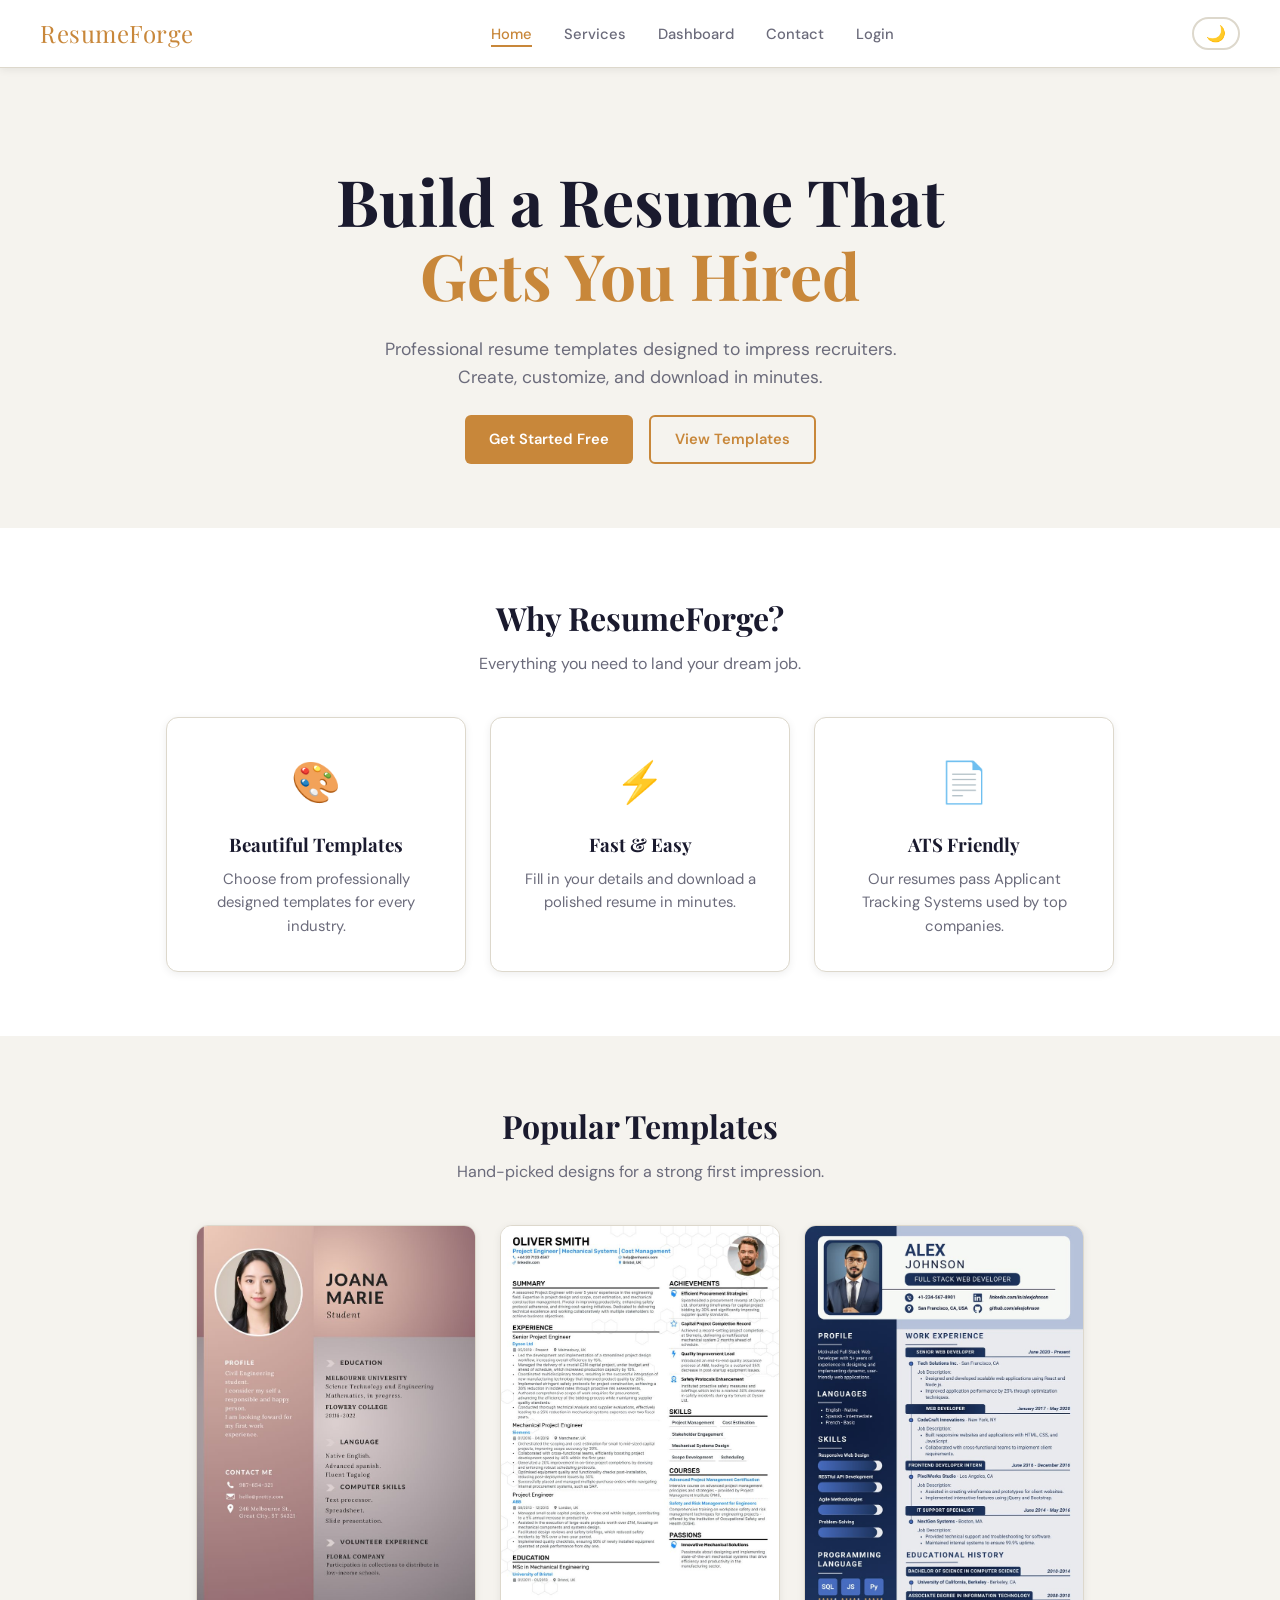
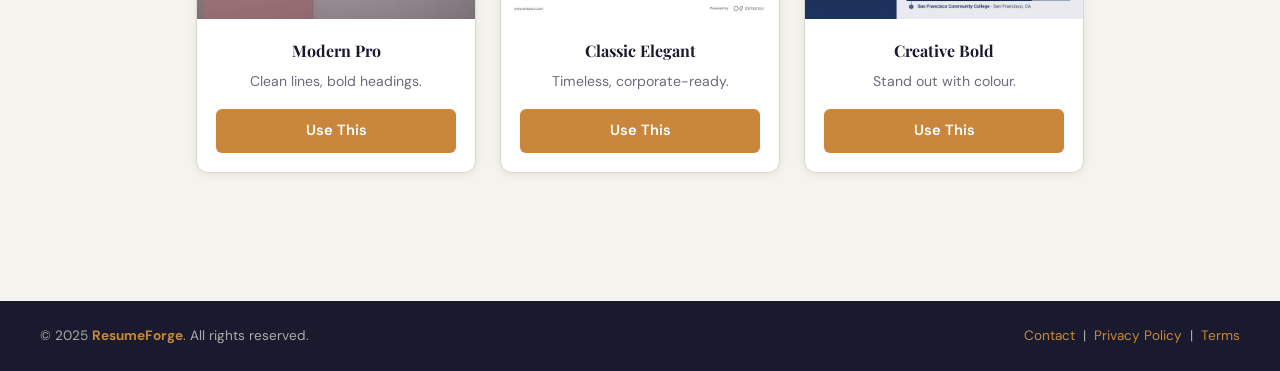
==== Resume Builder F/index.html @ 127d38da "Add files via upload" ====
<!DOCTYPE html>
<html lang="en">
<head>
  <meta charset="UTF-8" />
  <meta name="viewport" content="width=device-width, initial-scale=1.0" />
  <title>ResumeForge — Build Your Career</title>
  <link rel="stylesheet" href="cssFile/globalStyles.css" />
</head>
<body>

  <!-- NAVBAR -->
  <nav class="navbar">
    <span class="nav-logo">ResumeForge</span>
    <ul class="nav-links">
      <li><a href="index.html" class="active">Home</a></li>
      <li><a href="pages/services.html">Services</a></li>
      <li><a href="pages/dashboard.html">Dashboard</a></li>
      <li><a href="pages/contact.html">Contact</a></li>
      <li><a href="pages/login.html">Login</a></li>
    </ul>
    <button class="dark-toggle" id="darkToggle">🌙</button>
  </nav>

  <!-- HERO -->
  <section class="hero">
    <h1>Build a Resume That<br><span>Gets You Hired</span></h1>
    <p>Professional resume templates designed to impress recruiters. Create, customize, and download in minutes.</p>
    <div class="hero-btns">
      <a href="pages/signup.html" class="btn btn-primary">Get Started Free</a>
      <a href="pages/services.html" class="btn btn-outline">View Templates</a>
    </div>
  </section>

  <!-- FEATURES -->
  <section style="background: var(--clr-surface); padding: 4rem 2.5rem;">
    <div style="text-align:center; margin-bottom:2.5rem;">
      <h2 class="section-title">Why ResumeForge?</h2>
      <p class="section-sub">Everything you need to land your dream job.</p>
    </div>
    <div class="card-grid">
      <div class="card" style="max-width:300px; text-align:center;">
        <div style="font-size:2.5rem; margin-bottom:1rem;">🎨</div>
        <h3 style="font-family:var(--font-display); margin-bottom:0.5rem;">Beautiful Templates</h3>
        <p style="color:var(--clr-muted); font-size:0.93rem;">Choose from professionally designed templates for every industry.</p>
      </div>
      <div class="card" style="max-width:300px; text-align:center;">
        <div style="font-size:2.5rem; margin-bottom:1rem;">⚡</div>
        <h3 style="font-family:var(--font-display); margin-bottom:0.5rem;">Fast & Easy</h3>
        <p style="color:var(--clr-muted); font-size:0.93rem;">Fill in your details and download a polished resume in minutes.</p>
      </div>
      <div class="card" style="max-width:300px; text-align:center;">
        <div style="font-size:2.5rem; margin-bottom:1rem;">📄</div>
        <h3 style="font-family:var(--font-display); margin-bottom:0.5rem;">ATS Friendly</h3>
        <p style="color:var(--clr-muted); font-size:0.93rem;">Our resumes pass Applicant Tracking Systems used by top companies.</p>
      </div>
    </div>
  </section>

  <!-- TEMPLATES PREVIEW -->
  <section style="padding:4rem 2.5rem; text-align:center;">
    <h2 class="section-title">Popular Templates</h2>
    <p class="section-sub">Hand-picked designs for a strong first impression.</p>
    <div class="card-grid">
      <div class="card" style="max-width:280px; padding:0; overflow:hidden;">
        <img src="sources/image1.jpg" alt="Modern Template" />
        <div style="padding:1.2rem;">
          <h4 style="font-family:var(--font-display);">Modern Pro</h4>
          <p style="color:var(--clr-muted); font-size:0.88rem; margin:0.4rem 0 1rem;">Clean lines, bold headings.</p>
          <a href="pages/services.html" class="btn btn-primary" style="width:100%;">Use This</a>
        </div>
      </div>
      <div class="card" style="max-width:280px; padding:0; overflow:hidden;">
        <img src="sources/image2.jpg" alt="Classic Template" />
        <div style="padding:1.2rem;">
          <h4 style="font-family:var(--font-display);">Classic Elegant</h4>
          <p style="color:var(--clr-muted); font-size:0.88rem; margin:0.4rem 0 1rem;">Timeless, corporate-ready.</p>
          <a href="pages/services.html" class="btn btn-primary" style="width:100%;">Use This</a>
        </div>
      </div>
      <div class="card" style="max-width:280px; padding:0; overflow:hidden;">
        <img src="sources/template1.jpg" alt="Creative Template"  />
        <div style="padding:1.2rem;">
          <h4 style="font-family:var(--font-display);">Creative Bold</h4>
          <p style="color:var(--clr-muted); font-size:0.88rem; margin:0.4rem 0 1rem;">Stand out with colour.</p>
          <a href="pages/services.html" class="btn btn-primary" style="width:100%;">Use This</a>
        </div>
      </div>
    </div>
  </section>

  <!-- FOOTER -->
  <footer class="footer">
    <span>© 2025 <strong style="color:var(--clr-accent);">ResumeForge</strong>. All rights reserved.</span>
    <span>
      <a href="pages/contact.html">Contact</a> &nbsp;|&nbsp;
      <a href="#">Privacy Policy</a> &nbsp;|&nbsp;
      <a href="#">Terms</a>
    </span>
  </footer>

  <script src="jsFile/jsFunctions.js"></script>
</body>
</html>
---- Resume Builder F/cssFile/globalStyles.css ----
@import url('https://fonts.googleapis.com/css2?family=Playfair+Display:wght@600;700&family=DM+Sans:wght@300;400;500;600&display=swap');

/* ── ROOT VARIABLES ─────────────────────────── */
:root {
  --clr-bg:        #f5f3ee;
  --clr-surface:   #ffffff;
  --clr-primary:   #1a1a2e;
  --clr-accent:    #c8873a;
  --clr-accent2:   #e8a85a;
  --clr-text:      #1a1a2e;
  --clr-muted:     #6b6b7b;
  --clr-border:    #ddd8cc;
  --clr-row-alt:   #f9f7f3;
  --clr-row-hover: #fff3e0;

  --radius-sm: 6px;
  --radius-md: 12px;
  --radius-lg: 20px;

  --shadow-sm: 0 2px 8px rgba(0,0,0,0.07);
  --shadow-md: 0 6px 24px rgba(0,0,0,0.10);
  --shadow-lg: 0 16px 48px rgba(0,0,0,0.14);

  --font-display: 'Playfair Display', Georgia, serif;
  --font-body:    'DM Sans', sans-serif;
  --transition:   0.25s ease;
  --nav-h:        68px;
}

/* ── DARK MODE ──────────────────────────────── */
body.dark {
  --clr-bg:        #12121c;
  --clr-surface:   #1e1e2e;
  --clr-primary:   #f5f3ee;
  --clr-text:      #e8e6df;
  --clr-muted:     #9999aa;
  --clr-border:    #2e2e40;
  --clr-row-alt:   #1a1a28;
  --clr-row-hover: #2a1f10;
}

/* ── RESET ──────────────────────────────────── */
*, *::before, *::after { box-sizing: border-box; margin: 0; padding: 0; }
html { scroll-behavior: smooth; }
body {
  font-family: var(--font-body);
  background: var(--clr-bg);
  color: var(--clr-text);
  transition: background var(--transition), color var(--transition);
  line-height: 1.6;
}
a { text-decoration: none; color: inherit; }
ul { list-style: none; }
img { max-width: 100%; display: block; }

/* ── NAVBAR ─────────────────────────────────── */
.navbar {
  display: flex;
  align-items: center;
  justify-content: space-between;
  height: var(--nav-h);
  padding: 0 2.5rem;
  background: var(--clr-surface);
  border-bottom: 1px solid var(--clr-border);
  position: sticky;
  top: 0;
  z-index: 100;
  box-shadow: var(--shadow-sm);
}
.nav-logo {
  font-family: var(--font-display);
  font-size: 1.5rem;
  color: var(--clr-accent);
  letter-spacing: 0.5px;
}
.nav-links {
  display: flex;
  align-items: center;
  gap: 2rem;
}
.nav-links a {
  font-size: 0.92rem;
  font-weight: 500;
  color: var(--clr-muted);
  transition: color var(--transition);
  position: relative;
}
.nav-links a::after {
  content: '';
  position: absolute;
  bottom: -3px; left: 0;
  width: 0; height: 2px;
  background: var(--clr-accent);
  transition: width var(--transition);
}
.nav-links a:hover,
.nav-links a.active { color: var(--clr-accent); }
.nav-links a:hover::after,
.nav-links a.active::after { width: 100%; }

/* ── DARK TOGGLE ────────────────────────────── */
.dark-toggle {
  background: none;
  border: 2px solid var(--clr-border);
  border-radius: 50px;
  padding: 0.3rem 0.75rem;
  cursor: pointer;
  font-size: 1rem;
  color: var(--clr-text);
  transition: border-color var(--transition), background var(--transition);
}
.dark-toggle:hover {
  border-color: var(--clr-accent);
  background: var(--clr-accent);
  color: #fff;
}

/* ── BUTTONS ────────────────────────────────── */
.btn {
  display: inline-flex;
  align-items: center;
  justify-content: center;
  gap: 0.4rem;
  padding: 0.65rem 1.5rem;
  border: none;
  border-radius: var(--radius-sm);
  font-family: var(--font-body);
  font-size: 0.92rem;
  font-weight: 600;
  cursor: pointer;
  transition: all var(--transition);
}
.btn-primary { background: var(--clr-accent); color: #fff; }
.btn-primary:hover { background: var(--clr-accent2); transform: translateY(-1px); box-shadow: var(--shadow-md); }
.btn-outline { background: transparent; color: var(--clr-accent); border: 2px solid var(--clr-accent); }
.btn-outline:hover { background: var(--clr-accent); color: #fff; }
.btn-ghost { background: transparent; color: var(--clr-muted); border: 1px solid var(--clr-border); }
.btn-ghost:hover { color: var(--clr-text); border-color: var(--clr-text); }

/* ── CARDS ──────────────────────────────────── */
.card {
  background: var(--clr-surface);
  border: 1px solid var(--clr-border);
  border-radius: var(--radius-md);
  padding: 2rem;
  box-shadow: var(--shadow-sm);
  transition: box-shadow var(--transition), transform var(--transition);
}
.card:hover { box-shadow: var(--shadow-md); transform: translateY(-3px); }
.card-grid { display: flex; flex-wrap: wrap; justify-content: center; gap: 1.5rem; }

/* ── IMAGE FRAME (branded consistent images) ── */
.img-frame {
  background: var(--clr-accent);
  display: flex;
  align-items: center;
  justify-content: center;
  width: 100%;
  height: 200px;
  overflow: hidden;
  position: relative;
}
.img-frame::before {
  content: '';
  position: absolute;
  inset: 0;
  background: linear-gradient(
    to bottom,
    rgba(0,0,0,0) 40%,
    rgba(0,0,0,0.55) 100%
  );
  z-index: 1;
}
.img-frame img {
  width: 100%;
  height: auto;         /* ✅ let image keep real ratio */
  max-height: 320px;    /* ✅ control size */
  object-fit: contain;
  display: block;
  margin: auto;
  background: white;
  border-radius: 8px;
}
.img-frame {
  background: #f5f3ee;
  display: flex;
  align-items: center;
  justify-content: center;
  width: 100%;
  padding: 12px;
  border-radius: 12px 12px 0 0;
}
.img-frame .img-label {
  position: absolute;
  bottom: 0.8rem;
  left: 0;
  right: 0;
  text-align: center;
  z-index: 3;
  font-family: var(--font-display);
  font-size: 1.1rem;
  color: #fff;
  text-shadow: 0 2px 8px rgba(0,0,0,0.5);
  letter-spacing: 0.5px;
}

/* ── FORMS ──────────────────────────────────── */
.form-group {
  display: flex;
  flex-direction: column;
  gap: 0.4rem;
  margin-bottom: 1.2rem;
}
.form-group label {
  font-size: 0.85rem;
  font-weight: 600;
  color: var(--clr-muted);
  letter-spacing: 0.5px;
  text-transform: uppercase;
}
.form-group input,
.form-group textarea,
.form-group select {
  padding: 0.7rem 1rem;
  border: 1.5px solid var(--clr-border);
  border-radius: var(--radius-sm);
  font-family: var(--font-body);
  font-size: 0.95rem;
  background: var(--clr-bg);
  color: var(--clr-text);
  transition: border-color var(--transition), box-shadow var(--transition);
  outline: none;
}
.form-group input:focus,
.form-group textarea:focus,
.form-group select:focus {
  border-color: var(--clr-accent);
  box-shadow: 0 0 0 3px rgba(200,135,58,0.15);
}
.form-group textarea { resize: vertical; min-height: 100px; }

/* ── TABLES ─────────────────────────────────── */
.table-wrap {
  overflow-x: auto;
  border-radius: var(--radius-md);
  border: 1px solid var(--clr-border);
}
table { width: 100%; border-collapse: collapse; font-size: 0.92rem; }
thead { background: var(--clr-primary); color: #fff; }
thead th {
  padding: 0.9rem 1.2rem;
  text-align: left;
  font-weight: 600;
  letter-spacing: 0.4px;
}
tbody tr:nth-child(even) { background: var(--clr-row-alt); }
tbody tr { transition: background var(--transition); }
tbody tr:hover { background: var(--clr-row-hover); }
tbody td {
  padding: 0.8rem 1.2rem;
  border-bottom: 1px solid var(--clr-border);
  color: var(--clr-text);
}

/* ── FOOTER ─────────────────────────────────── */
.footer {
  display: flex;
  flex-wrap: wrap;
  justify-content: space-between;
  align-items: center;
  gap: 1rem;
  padding: 1.5rem 2.5rem;
  background: var(--clr-primary);
  color: #aaa;
  font-size: 0.85rem;
  margin-top: 4rem;
}
body.dark .footer { background: #0d0d18; }
.footer a { color: var(--clr-accent); }
.footer a:hover { text-decoration: underline; }

/* ── HERO SECTION ───────────────────────────── */
.hero {
  display: flex;
  align-items: center;
  justify-content: center;
  flex-direction: column;
  text-align: center;
  padding: 6rem 2rem 4rem;
  gap: 1.5rem;
}
.hero h1 {
  font-family: var(--font-display);
  font-size: clamp(2.4rem, 5vw, 4rem);
  line-height: 1.15;
  color: var(--clr-text);
}
.hero h1 span { color: var(--clr-accent); }
.hero p { font-size: 1.1rem; color: var(--clr-muted); max-width: 540px; }
.hero-btns { display: flex; gap: 1rem; flex-wrap: wrap; justify-content: center; }

/* ── SECTION TITLE ──────────────────────────── */
.section-title {
  font-family: var(--font-display);
  font-size: 2rem;
  color: var(--clr-text);
  margin-bottom: 0.5rem;
}
.section-sub { color: var(--clr-muted); margin-bottom: 2.5rem; font-size: 1rem; }
section { padding: 4rem 2.5rem; }

/* ── AUTH PAGES ─────────────────────────────── */
.auth-wrapper {
  display: flex;
  align-items: center;
  justify-content: center;
  min-height: calc(100vh - var(--nav-h));
  padding: 2rem;
}
.auth-card {
  background: var(--clr-surface);
  border: 1px solid var(--clr-border);
  border-radius: var(--radius-lg);
  padding: 2.8rem 2.5rem;
  width: 100%;
  max-width: 430px;
  box-shadow: var(--shadow-lg);
}
.auth-card h2 {
  font-family: var(--font-display);
  font-size: 1.9rem;
  margin-bottom: 0.4rem;
}
.auth-card p { color: var(--clr-muted); margin-bottom: 2rem; font-size: 0.95rem; }
.auth-link { text-align: center; margin-top: 1.2rem; font-size: 0.9rem; color: var(--clr-muted); }
.auth-link a { color: var(--clr-accent); font-weight: 600; }
.auth-link a:hover { text-decoration: underline; }

/* ── DASHBOARD ──────────────────────────────── */
.dashboard-header {
  display: flex;
  align-items: center;
  justify-content: space-between;
  flex-wrap: wrap;
  gap: 1rem;
  margin-bottom: 2.5rem;
}
.stats-row { display: flex; flex-wrap: wrap; gap: 1.2rem; margin-bottom: 2.5rem; }
.stat-card {
  flex: 1 1 160px;
  background: var(--clr-surface);
  border: 1px solid var(--clr-border);
  border-radius: var(--radius-md);
  padding: 1.4rem 1.5rem;
  display: flex;
  flex-direction: column;
  gap: 0.3rem;
  box-shadow: var(--shadow-sm);
}
.stat-card .stat-num {
  font-family: var(--font-display);
  font-size: 2rem;
  color: var(--clr-accent);
}
.stat-card .stat-label { font-size: 0.85rem; color: var(--clr-muted); }

/* ── BADGE ──────────────────────────────────── */
.badge {
  display: inline-block;
  padding: 0.2rem 0.65rem;
  border-radius: 50px;
  font-size: 0.78rem;
  font-weight: 600;
}
.badge-green { background: #d4f5e2; color: #1a7a46; }
.badge-orange { background: #fde9cc; color: #a05c10; }

/* ── MEDIA QUERIES ──────────────────────────── */
@media (max-width: 768px) {
  .navbar { padding: 0 1.2rem; }
  .nav-links { gap: 1rem; }
  .nav-links a { font-size: 0.82rem; }
  section { padding: 3rem 1.2rem; }
  .footer { flex-direction: column; text-align: center; padding: 1.5rem 1.2rem; }
  .auth-card { padding: 2rem 1.4rem; }
}

@media (max-width: 480px) {
  .hero h1 { font-size: 2rem; }
  .hero p { font-size: 0.95rem; }
  .stats-row { flex-direction: column; }
}
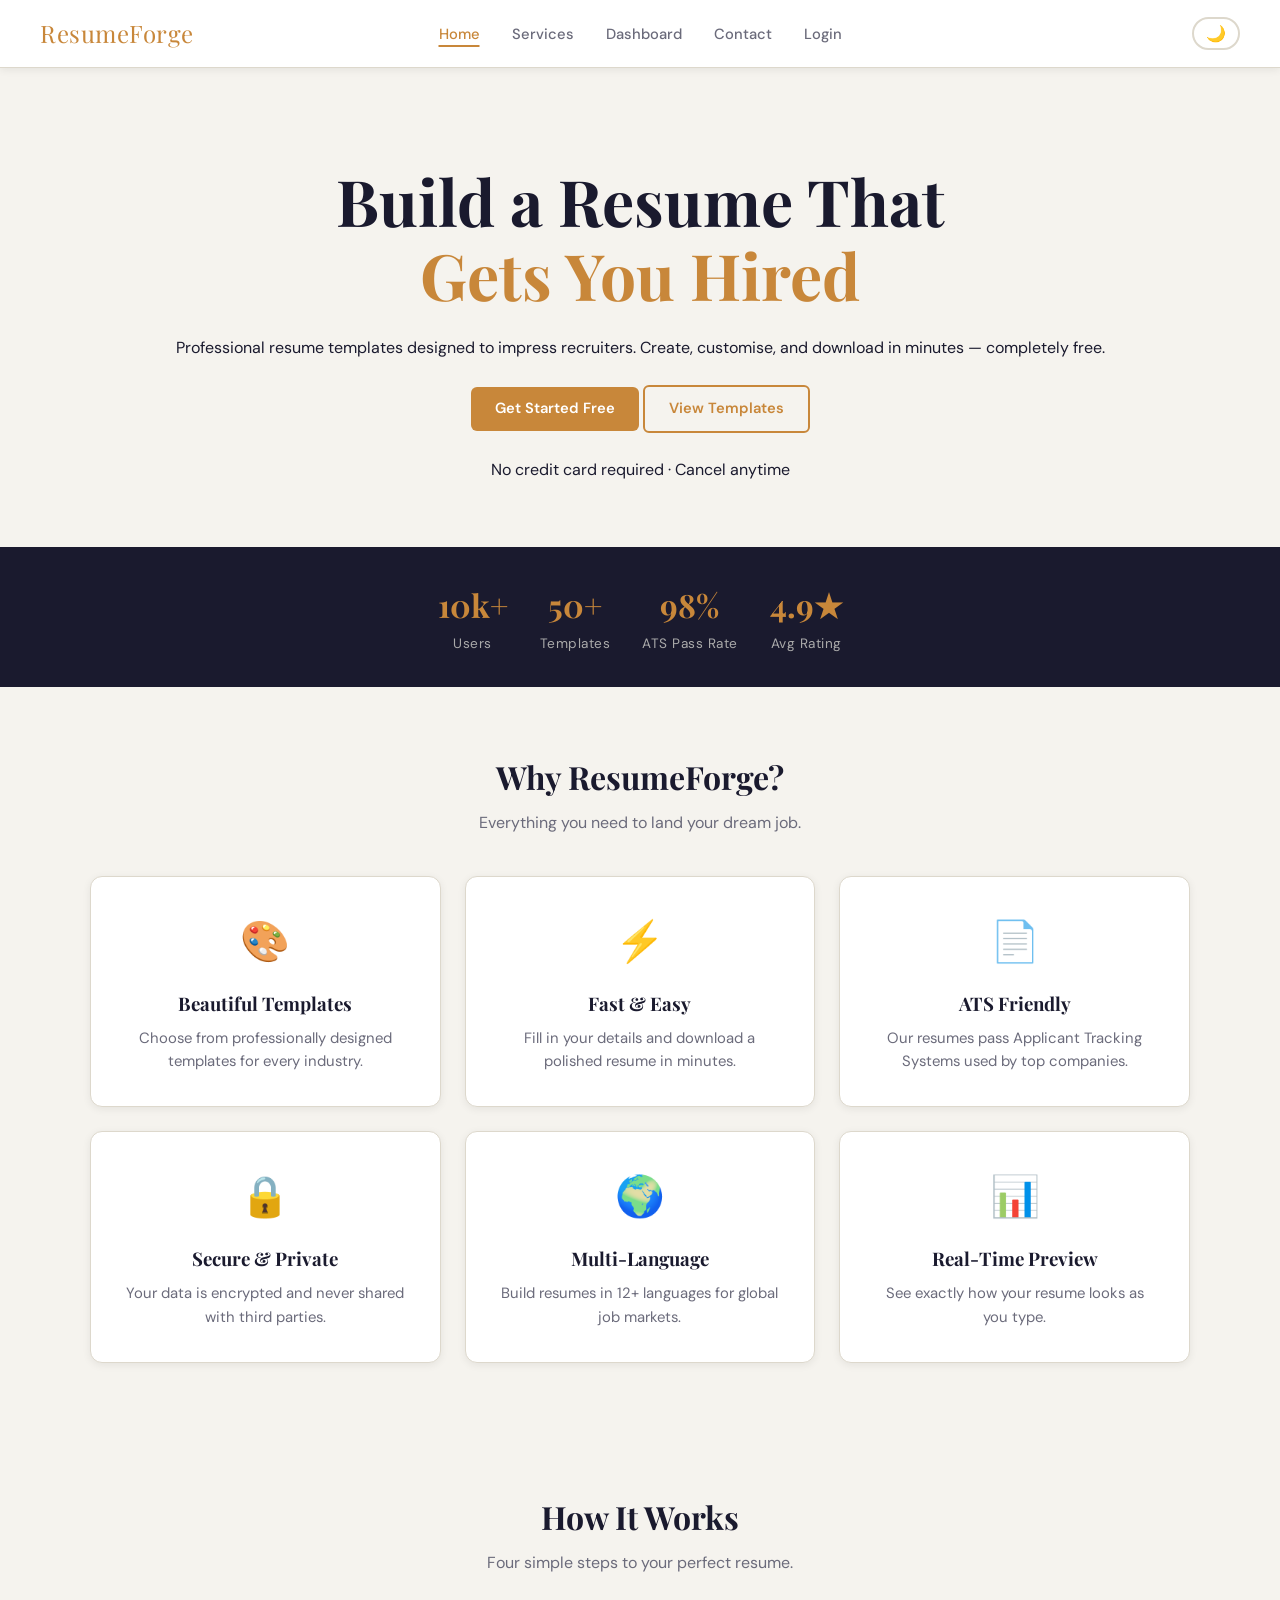
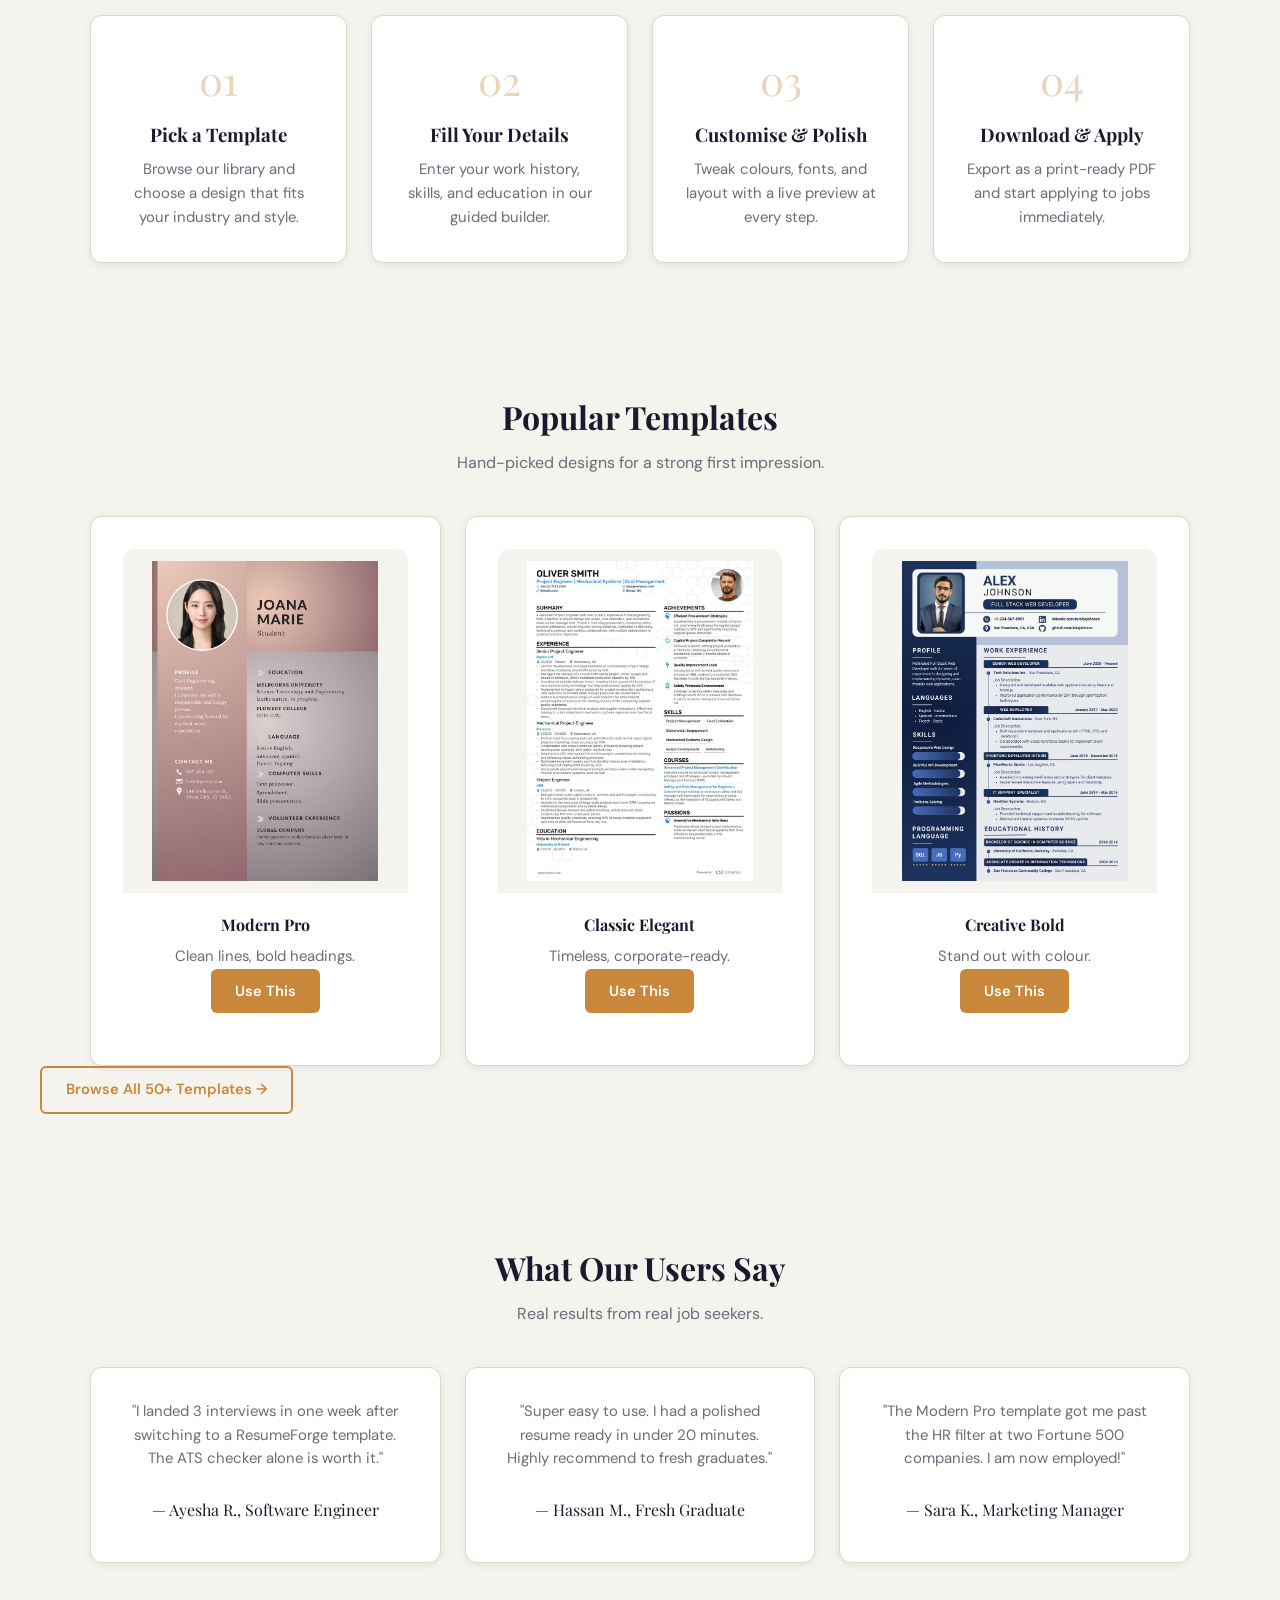
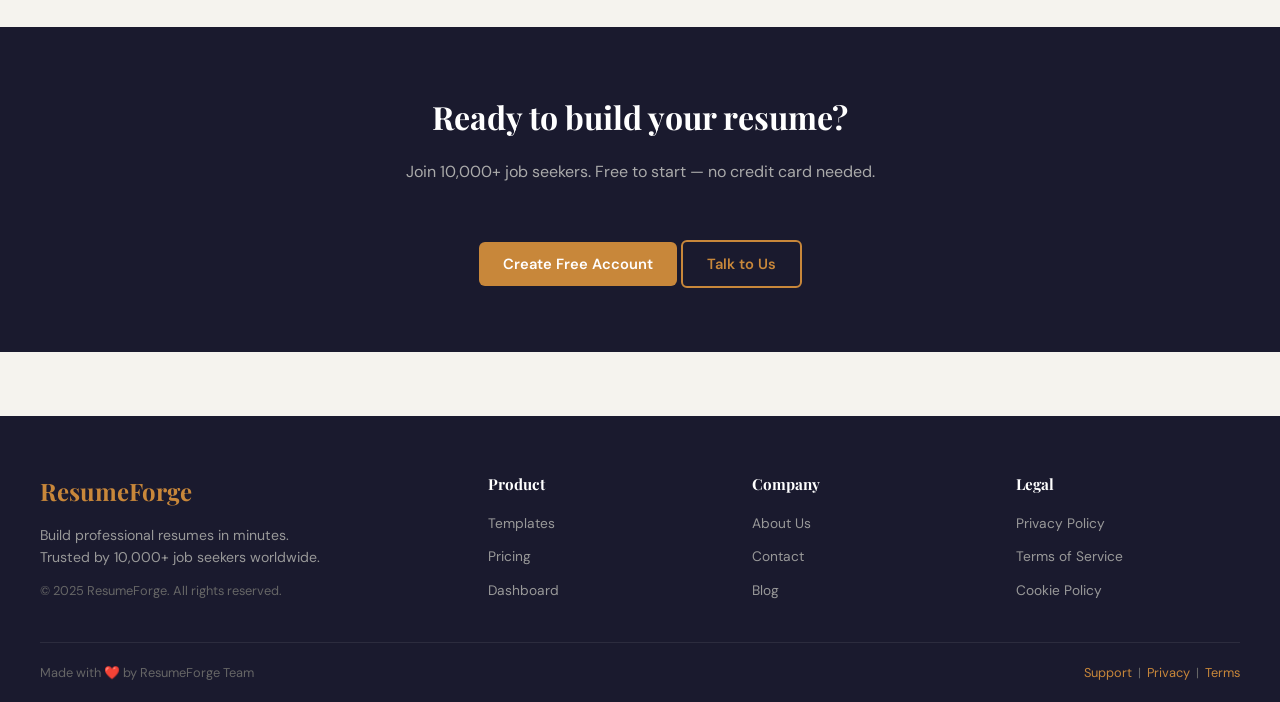
==== commit f6dbd82e: "Update Dashboard Increase Content Reduce Css Categories" ====
--- a/Resume Builder F/index.html
+++ b/Resume Builder F/index.html
@@ -11,93 +11,237 @@
   <!-- NAVBAR -->
   <nav class="navbar">
     <span class="nav-logo">ResumeForge</span>
-    <ul class="nav-links">
+    <ul class="nav-links" id="navLinks">
       <li><a href="index.html" class="active">Home</a></li>
       <li><a href="pages/services.html">Services</a></li>
       <li><a href="pages/dashboard.html">Dashboard</a></li>
       <li><a href="pages/contact.html">Contact</a></li>
       <li><a href="pages/login.html">Login</a></li>
     </ul>
-    <button class="dark-toggle" id="darkToggle">🌙</button>
+    <div class="nav-right">
+      <button class="dark-toggle" id="darkToggle">🌙</button>
+      <button class="nav-burger" id="navBurger">☰</button>
+    </div>
   </nav>
 
   <!-- HERO -->
   <section class="hero">
     <h1>Build a Resume That<br><span>Gets You Hired</span></h1>
-    <p>Professional resume templates designed to impress recruiters. Create, customize, and download in minutes.</p>
+    <p>Professional resume templates designed to impress recruiters. Create, customise, and download in minutes — completely free.</p>
     <div class="hero-btns">
       <a href="pages/signup.html" class="btn btn-primary">Get Started Free</a>
       <a href="pages/services.html" class="btn btn-outline">View Templates</a>
     </div>
-  </section>
+    <p class="hero-note">No credit card required · Cancel anytime</p>
+  </section>
+
+  <!-- STATS BAR -->
+  <div class="stats-bar">
+    <div class="stat-pill">
+      <h2>10k+</h2>
+      <p>Users</p>
+    </div>
+    <div class="stat-pill">
+      <h2>50+</h2>
+      <p>Templates</p>
+    </div>
+    <div class="stat-pill">
+      <h2>98%</h2>
+      <p>ATS Pass Rate</p>
+    </div>
+    <div class="stat-pill">
+      <h2>4.9★</h2>
+      <p>Avg Rating</p>
+    </div>
+  </div>
 
   <!-- FEATURES -->
-  <section style="background: var(--clr-surface); padding: 4rem 2.5rem;">
-    <div style="text-align:center; margin-bottom:2.5rem;">
+  <section class="features-section">
+    <div class="section-header">
       <h2 class="section-title">Why ResumeForge?</h2>
       <p class="section-sub">Everything you need to land your dream job.</p>
     </div>
     <div class="card-grid">
-      <div class="card" style="max-width:300px; text-align:center;">
-        <div style="font-size:2.5rem; margin-bottom:1rem;">🎨</div>
-        <h3 style="font-family:var(--font-display); margin-bottom:0.5rem;">Beautiful Templates</h3>
-        <p style="color:var(--clr-muted); font-size:0.93rem;">Choose from professionally designed templates for every industry.</p>
-      </div>
-      <div class="card" style="max-width:300px; text-align:center;">
-        <div style="font-size:2.5rem; margin-bottom:1rem;">⚡</div>
-        <h3 style="font-family:var(--font-display); margin-bottom:0.5rem;">Fast & Easy</h3>
-        <p style="color:var(--clr-muted); font-size:0.93rem;">Fill in your details and download a polished resume in minutes.</p>
-      </div>
-      <div class="card" style="max-width:300px; text-align:center;">
-        <div style="font-size:2.5rem; margin-bottom:1rem;">📄</div>
-        <h3 style="font-family:var(--font-display); margin-bottom:0.5rem;">ATS Friendly</h3>
-        <p style="color:var(--clr-muted); font-size:0.93rem;">Our resumes pass Applicant Tracking Systems used by top companies.</p>
+      <div class="card">
+        <div class="feature-icon">🎨</div>
+        <h3 class="card-heading">Beautiful Templates</h3>
+        <p class="card-text">Choose from professionally designed templates for every industry.</p>
+      </div>
+      <div class="card">
+        <div class="feature-icon">⚡</div>
+        <h3 class="card-heading">Fast & Easy</h3>
+        <p class="card-text">Fill in your details and download a polished resume in minutes.</p>
+      </div>
+      <div class="card">
+        <div class="feature-icon">📄</div>
+        <h3 class="card-heading">ATS Friendly</h3>
+        <p class="card-text">Our resumes pass Applicant Tracking Systems used by top companies.</p>
+      </div>
+      <div class="card">
+        <div class="feature-icon">🔒</div>
+        <h3 class="card-heading">Secure & Private</h3>
+        <p class="card-text">Your data is encrypted and never shared with third parties.</p>
+      </div>
+      <div class="card">
+        <div class="feature-icon">🌍</div>
+        <h3 class="card-heading">Multi-Language</h3>
+        <p class="card-text">Build resumes in 12+ languages for global job markets.</p>
+      </div>
+      <div class="card">
+        <div class="feature-icon">📊</div>
+        <h3 class="card-heading">Real-Time Preview</h3>
+        <p class="card-text">See exactly how your resume looks as you type.</p>
+      </div>
+    </div>
+  </section>
+
+  <!-- HOW IT WORKS -->
+  <section class="steps-section">
+    <div class="section-header">
+      <h2 class="section-title">How It Works</h2>
+      <p class="section-sub">Four simple steps to your perfect resume.</p>
+    </div>
+    <div class="steps-grid">
+      <div class="card">
+        <span class="step-num">01</span>
+        <h3 class="card-heading">Pick a Template</h3>
+        <p class="card-text">Browse our library and choose a design that fits your industry and style.</p>
+      </div>
+      <div class="card">
+        <span class="step-num">02</span>
+        <h3 class="card-heading">Fill Your Details</h3>
+        <p class="card-text">Enter your work history, skills, and education in our guided builder.</p>
+      </div>
+      <div class="card">
+        <span class="step-num">03</span>
+        <h3 class="card-heading">Customise & Polish</h3>
+        <p class="card-text">Tweak colours, fonts, and layout with a live preview at every step.</p>
+      </div>
+      <div class="card">
+        <span class="step-num">04</span>
+        <h3 class="card-heading">Download & Apply</h3>
+        <p class="card-text">Export as a print-ready PDF and start applying to jobs immediately.</p>
       </div>
     </div>
   </section>
 
   <!-- TEMPLATES PREVIEW -->
-  <section style="padding:4rem 2.5rem; text-align:center;">
-    <h2 class="section-title">Popular Templates</h2>
-    <p class="section-sub">Hand-picked designs for a strong first impression.</p>
+  <section class="templates-section">
+    <div class="section-header">
+      <h2 class="section-title">Popular Templates</h2>
+      <p class="section-sub">Hand-picked designs for a strong first impression.</p>
+    </div>
     <div class="card-grid">
-      <div class="card" style="max-width:280px; padding:0; overflow:hidden;">
-        <img src="sources/image1.jpg" alt="Modern Template" />
-        <div style="padding:1.2rem;">
-          <h4 style="font-family:var(--font-display);">Modern Pro</h4>
-          <p style="color:var(--clr-muted); font-size:0.88rem; margin:0.4rem 0 1rem;">Clean lines, bold headings.</p>
-          <a href="pages/services.html" class="btn btn-primary" style="width:100%;">Use This</a>
-        </div>
-      </div>
-      <div class="card" style="max-width:280px; padding:0; overflow:hidden;">
-        <img src="sources/image2.jpg" alt="Classic Template" />
-        <div style="padding:1.2rem;">
-          <h4 style="font-family:var(--font-display);">Classic Elegant</h4>
-          <p style="color:var(--clr-muted); font-size:0.88rem; margin:0.4rem 0 1rem;">Timeless, corporate-ready.</p>
-          <a href="pages/services.html" class="btn btn-primary" style="width:100%;">Use This</a>
-        </div>
-      </div>
-      <div class="card" style="max-width:280px; padding:0; overflow:hidden;">
-        <img src="sources/template1.jpg" alt="Creative Template"  />
-        <div style="padding:1.2rem;">
-          <h4 style="font-family:var(--font-display);">Creative Bold</h4>
-          <p style="color:var(--clr-muted); font-size:0.88rem; margin:0.4rem 0 1rem;">Stand out with colour.</p>
-          <a href="pages/services.html" class="btn btn-primary" style="width:100%;">Use This</a>
-        </div>
-      </div>
+      <div class="card">
+        <div class="img-frame">
+          <img src="sources/image1.jpg" alt="Modern Pro" />
+        </div>
+        <div class="card-body">
+          <h4 class="card-heading">Modern Pro</h4>
+          <p class="card-text">Clean lines, bold headings.</p>
+          <a href="pages/services.html" class="btn btn-primary">Use This</a>
+        </div>
+      </div>
+      <div class="card">
+        <div class="img-frame">
+          <img src="sources/image2.jpg" alt="Classic Elegant" />
+        </div>
+        <div class="card-body">
+          <h4 class="card-heading">Classic Elegant</h4>
+          <p class="card-text">Timeless, corporate-ready.</p>
+          <a href="pages/services.html" class="btn btn-primary">Use This</a>
+        </div>
+      </div>
+      <div class="card">
+        <div class="img-frame">
+          <img src="sources/template1.jpg" alt="Creative Bold" />
+        </div>
+        <div class="card-body">
+          <h4 class="card-heading">Creative Bold</h4>
+          <p class="card-text">Stand out with colour.</p>
+          <a href="pages/services.html" class="btn btn-primary">Use This</a>
+        </div>
+      </div>
+    </div>
+    <div class="templates-cta">
+      <a href="pages/services.html" class="btn btn-outline">Browse All 50+ Templates →</a>
+    </div>
+  </section>
+
+  <!-- TESTIMONIALS -->
+  <section class="features-section">
+    <div class="section-header">
+      <h2 class="section-title">What Our Users Say</h2>
+      <p class="section-sub">Real results from real job seekers.</p>
+    </div>
+    <div class="card-grid">
+      <div class="card">
+        <p class="card-text">"I landed 3 interviews in one week after switching to a ResumeForge template. The ATS checker alone is worth it."</p>
+        <br>
+        <p class="card-heading">— Ayesha R., Software Engineer</p>
+      </div>
+      <div class="card">
+        <p class="card-text">"Super easy to use. I had a polished resume ready in under 20 minutes. Highly recommend to fresh graduates."</p>
+        <br>
+        <p class="card-heading">— Hassan M., Fresh Graduate</p>
+      </div>
+      <div class="card">
+        <p class="card-text">"The Modern Pro template got me past the HR filter at two Fortune 500 companies. I am now employed!"</p>
+        <br>
+        <p class="card-heading">— Sara K., Marketing Manager</p>
+      </div>
+    </div>
+  </section>
+
+  <!-- CTA BANNER -->
+  <section class="cta-banner">
+    <h2 class="cta-title">Ready to build your resume?</h2>
+    <p class="section-sub">Join 10,000+ job seekers. Free to start — no credit card needed.</p>
+    <div class="hero-btns">
+      <a href="pages/signup.html" class="btn btn-primary">Create Free Account</a>
+      <a href="pages/contact.html" class="btn btn-outline">Talk to Us</a>
     </div>
   </section>
 
   <!-- FOOTER -->
-  <footer class="footer">
-    <span>© 2025 <strong style="color:var(--clr-accent);">ResumeForge</strong>. All rights reserved.</span>
-    <span>
-      <a href="pages/contact.html">Contact</a> &nbsp;|&nbsp;
-      <a href="#">Privacy Policy</a> &nbsp;|&nbsp;
-      <a href="#">Terms</a>
-    </span>
+  <footer class="footer-full">
+    <div class="footer-grid">
+      <div class="footer-brand-col">
+        <h3>ResumeForge</h3>
+        <p>Build professional resumes in minutes. Trusted by 10,000+ job seekers worldwide.</p>
+        <small>© 2025 ResumeForge. All rights reserved.</small>
+      </div>
+      <div class="footer-link-col">
+        <h4>Product</h4>
+        <ul>
+          <li><a href="pages/services.html">Templates</a></li>
+          <li><a href="pages/services.html">Pricing</a></li>
+          <li><a href="pages/dashboard.html">Dashboard</a></li>
+        </ul>
+      </div>
+      <div class="footer-link-col">
+        <h4>Company</h4>
+        <ul>
+          <li><a href="#">About Us</a></li>
+          <li><a href="pages/contact.html">Contact</a></li>
+          <li><a href="#">Blog</a></li>
+        </ul>
+      </div>
+      <div class="footer-link-col">
+        <h4>Legal</h4>
+        <ul>
+          <li><a href="#">Privacy Policy</a></li>
+          <li><a href="#">Terms of Service</a></li>
+          <li><a href="#">Cookie Policy</a></li>
+        </ul>
+      </div>
+    </div>
+    <div class="footer-bottom">
+      <span>Made with ❤️ by ResumeForge Team</span>
+      <span><a href="pages/contact.html">Support</a> &nbsp;|&nbsp; <a href="#">Privacy</a> &nbsp;|&nbsp; <a href="#">Terms</a></span>
+    </div>
   </footer>
 
   <script src="jsFile/jsFunctions.js"></script>
 </body>
-</html>+</html>
--- a/Resume Builder F/cssFile/globalStyles.css
+++ b/Resume Builder F/cssFile/globalStyles.css
@@ -1,6 +1,6 @@
 @import url('https://fonts.googleapis.com/css2?family=Playfair+Display:wght@600;700&family=DM+Sans:wght@300;400;500;600&display=swap');
 
-/* ── ROOT VARIABLES ─────────────────────────── */
+/* ── ROOT VARIABLES ── */
 :root {
   --clr-bg:        #f5f3ee;
   --clr-surface:   #ffffff;
@@ -12,22 +12,19 @@
   --clr-border:    #ddd8cc;
   --clr-row-alt:   #f9f7f3;
   --clr-row-hover: #fff3e0;
-
   --radius-sm: 6px;
   --radius-md: 12px;
   --radius-lg: 20px;
-
   --shadow-sm: 0 2px 8px rgba(0,0,0,0.07);
   --shadow-md: 0 6px 24px rgba(0,0,0,0.10);
   --shadow-lg: 0 16px 48px rgba(0,0,0,0.14);
-
   --font-display: 'Playfair Display', Georgia, serif;
   --font-body:    'DM Sans', sans-serif;
   --transition:   0.25s ease;
   --nav-h:        68px;
 }
 
-/* ── DARK MODE ──────────────────────────────── */
+/* ── DARK MODE ── */
 body.dark {
   --clr-bg:        #12121c;
   --clr-surface:   #1e1e2e;
@@ -39,7 +36,7 @@
   --clr-row-hover: #2a1f10;
 }
 
-/* ── RESET ──────────────────────────────────── */
+/* ── RESET ── */
 *, *::before, *::after { box-sizing: border-box; margin: 0; padding: 0; }
 html { scroll-behavior: smooth; }
 body {
@@ -53,7 +50,7 @@
 ul { list-style: none; }
 img { max-width: 100%; display: block; }
 
-/* ── NAVBAR ─────────────────────────────────── */
+/* ── NAVBAR ── */
 .navbar {
   display: flex;
   align-items: center;
@@ -77,6 +74,9 @@
   display: flex;
   align-items: center;
   gap: 2rem;
+  position: absolute;
+  left: 50%;
+  transform: translateX(-50%);
 }
 .nav-links a {
   font-size: 0.92rem;
@@ -97,25 +97,35 @@
 .nav-links a.active { color: var(--clr-accent); }
 .nav-links a:hover::after,
 .nav-links a.active::after { width: 100%; }
-
-/* ── DARK TOGGLE ────────────────────────────── */
-.dark-toggle {
-  background: none;
-  border: 2px solid var(--clr-border);
-  border-radius: 50px;
-  padding: 0.3rem 0.75rem;
-  cursor: pointer;
-  font-size: 1rem;
-  color: var(--clr-text);
-  transition: border-color var(--transition), background var(--transition);
-}
-.dark-toggle:hover {
-  border-color: var(--clr-accent);
-  background: var(--clr-accent);
-  color: #fff;
-}
-
-/* ── BUTTONS ────────────────────────────────── */
+.nav-right {
+  display: flex;
+  align-items: center;
+  gap: 0.6rem;
+}
+.nav-burger { display: none; background: none; border: 2px solid var(--clr-border); border-radius: var(--radius-sm); padding: 0.3rem 0.6rem; font-size: 1.1rem; cursor: pointer; color: var(--clr-text); transition: border-color var(--transition); }
+.nav-burger:hover { border-color: var(--clr-accent); color: var(--clr-accent); }
+.dark-toggle { background: none; border: 2px solid var(--clr-border); border-radius: 50px; padding: 0.3rem 0.75rem; cursor: pointer; font-size: 1rem; color: var(--clr-text); transition: border-color var(--transition), background var(--transition); }
+.dark-toggle:hover { border-color: var(--clr-accent); background: var(--clr-accent); color: #fff; }
+
+@media (max-width: 850px) {
+  .nav-burger { display: block; }
+  .nav-links {
+    display: none;
+    position: absolute;
+    top: 100%;
+    left: 0;
+    width: 100%;
+    transform: none;
+    background: var(--clr-surface);
+    flex-direction: column;
+    padding: 1.5rem 0;
+    border-bottom: 1px solid var(--clr-border);
+    box-shadow: var(--shadow-sm);
+  }
+  .nav-links.nav-open { display: flex; }
+}
+
+/* ── BUTTONS ── */
 .btn {
   display: inline-flex;
   align-items: center;
@@ -136,257 +146,195 @@
 .btn-outline:hover { background: var(--clr-accent); color: #fff; }
 .btn-ghost { background: transparent; color: var(--clr-muted); border: 1px solid var(--clr-border); }
 .btn-ghost:hover { color: var(--clr-text); border-color: var(--clr-text); }
-
-/* ── CARDS ──────────────────────────────────── */
-.card {
-  background: var(--clr-surface);
-  border: 1px solid var(--clr-border);
-  border-radius: var(--radius-md);
-  padding: 2rem;
-  box-shadow: var(--shadow-sm);
-  transition: box-shadow var(--transition), transform var(--transition);
-}
+.btn-danger { background: #e74c3c; color: #fff; margin-left: 0.4rem; }
+.btn-danger:hover { background: #c0392b; transform: translateY(-1px); }
+.btn-block { width: 100%; display: block; margin-top: auto; } /* Added for dashboard buttons */
+
+/* ── GRID LAYOUTS ── */
+.card-grid { display: grid; grid-template-columns: repeat(auto-fit, minmax(300px, 1fr)); gap: 1.5rem; max-width: 1100px; margin: 0 auto; }
+.steps-grid { display: grid; grid-template-columns: repeat(auto-fit, minmax(220px, 1fr)); gap: 1.5rem; max-width: 1100px; margin: 0 auto; }
+.faq-grid { display: flex; flex-wrap: wrap; justify-content: center; gap: 1.5rem; max-width: 1100px; margin: 0 auto; }
+.chart-grid { display: flex; flex-wrap: wrap; gap: 1.5rem; justify-content: center; } /* Added for graphs */
+
+/* ── SHARED CARDS ── */
+.card { background: var(--clr-surface); border: 1px solid var(--clr-border); border-radius: var(--radius-md); padding: 2rem; box-shadow: var(--shadow-sm); transition: box-shadow var(--transition), transform var(--transition); text-align: center; }
 .card:hover { box-shadow: var(--shadow-md); transform: translateY(-3px); }
-.card-grid { display: flex; flex-wrap: wrap; justify-content: center; gap: 1.5rem; }
-
-/* ── IMAGE FRAME (branded consistent images) ── */
-.img-frame {
-  background: var(--clr-accent);
-  display: flex;
-  align-items: center;
-  justify-content: center;
-  width: 100%;
-  height: 200px;
-  overflow: hidden;
-  position: relative;
-}
-.img-frame::before {
-  content: '';
-  position: absolute;
-  inset: 0;
-  background: linear-gradient(
-    to bottom,
-    rgba(0,0,0,0) 40%,
-    rgba(0,0,0,0.55) 100%
-  );
-  z-index: 1;
-}
-.img-frame img {
-  width: 100%;
-  height: auto;         /* ✅ let image keep real ratio */
-  max-height: 320px;    /* ✅ control size */
-  object-fit: contain;
-  display: block;
-  margin: auto;
-  background: white;
-  border-radius: 8px;
-}
-.img-frame {
-  background: #f5f3ee;
-  display: flex;
-  align-items: center;
-  justify-content: center;
-  width: 100%;
-  padding: 12px;
-  border-radius: 12px 12px 0 0;
-}
-.img-frame .img-label {
-  position: absolute;
-  bottom: 0.8rem;
-  left: 0;
-  right: 0;
-  text-align: center;
-  z-index: 3;
-  font-family: var(--font-display);
-  font-size: 1.1rem;
-  color: #fff;
-  text-shadow: 0 2px 8px rgba(0,0,0,0.5);
-  letter-spacing: 0.5px;
-}
-
-/* ── FORMS ──────────────────────────────────── */
-.form-group {
-  display: flex;
-  flex-direction: column;
-  gap: 0.4rem;
-  margin-bottom: 1.2rem;
-}
-.form-group label {
-  font-size: 0.85rem;
-  font-weight: 600;
-  color: var(--clr-muted);
-  letter-spacing: 0.5px;
-  text-transform: uppercase;
-}
-.form-group input,
-.form-group textarea,
-.form-group select {
-  padding: 0.7rem 1rem;
-  border: 1.5px solid var(--clr-border);
-  border-radius: var(--radius-sm);
-  font-family: var(--font-body);
-  font-size: 0.95rem;
-  background: var(--clr-bg);
-  color: var(--clr-text);
-  transition: border-color var(--transition), box-shadow var(--transition);
-  outline: none;
-}
-.form-group input:focus,
-.form-group textarea:focus,
-.form-group select:focus {
-  border-color: var(--clr-accent);
-  box-shadow: 0 0 0 3px rgba(200,135,58,0.15);
-}
+.card-body { padding: 1.2rem; }
+.card-heading { font-family: var(--font-display); margin-bottom: 0.5rem; }
+.card-text { color: var(--clr-muted); font-size: 0.93rem; }
+.chart-card { flex: 1 1 400px; text-align: left; } /* Added for graphs */
+
+/* ── IMAGE FRAME ── */
+.img-frame { background: #f5f3ee; display: flex; align-items: center; justify-content: center; width: 100%; padding: 12px; border-radius: 12px 12px 0 0; position: relative; }
+.img-frame img { width: 100%; height: auto; max-height: 320px; object-fit: contain; display: block; margin: auto; border-radius: 8px; }
+
+/* ── BADGE ── */
+.badge { display: inline-block; padding: 0.2rem 0.65rem; border-radius: 50px; font-size: 0.78rem; font-weight: 600; }
+.badge-green  { background: #d4f5e2; color: #1a7a46; }
+.badge-orange { background: #fde9cc; color: #a05c10; }
+.badge-red    { background: #fde8e8; color: #a02020; }
+
+/* ── FORMS ── */
+.form-group { display: flex; flex-direction: column; gap: 0.4rem; margin-bottom: 1.2rem; text-align: left; }
+.form-group label { font-size: 0.85rem; font-weight: 600; color: var(--clr-muted); letter-spacing: 0.5px; text-transform: uppercase; }
+.form-group input, .form-group textarea, .form-group select { padding: 0.7rem 1rem; border: 1.5px solid var(--clr-border); border-radius: var(--radius-sm); font-family: var(--font-body); font-size: 0.95rem; background: var(--clr-bg); color: var(--clr-text); outline: none; }
+.form-group input:focus, .form-group textarea:focus, .form-group select:focus { border-color: var(--clr-accent); box-shadow: 0 0 0 3px rgba(200,135,58,0.15); }
 .form-group textarea { resize: vertical; min-height: 100px; }
-
-/* ── TABLES ─────────────────────────────────── */
-.table-wrap {
-  overflow-x: auto;
-  border-radius: var(--radius-md);
-  border: 1px solid var(--clr-border);
-}
+.form-row { display: flex; gap: 1rem; flex-wrap: wrap; }
+.form-row .form-group { flex: 1 1 200px; }
+
+/* ── TABLES ── */
+.table-wrap { overflow-x: auto; border-radius: var(--radius-md); border: 1px solid var(--clr-border); text-align: left; background: var(--clr-surface); margin-bottom: 2rem;}
 table { width: 100%; border-collapse: collapse; font-size: 0.92rem; }
 thead { background: var(--clr-primary); color: #fff; }
-thead th {
-  padding: 0.9rem 1.2rem;
-  text-align: left;
-  font-weight: 600;
-  letter-spacing: 0.4px;
-}
+thead th { padding: 0.9rem 1.2rem; text-align: left; font-weight: 600; letter-spacing: 0.4px; }
 tbody tr:nth-child(even) { background: var(--clr-row-alt); }
-tbody tr { transition: background var(--transition); }
-tbody tr:hover { background: var(--clr-row-hover); }
-tbody td {
-  padding: 0.8rem 1.2rem;
-  border-bottom: 1px solid var(--clr-border);
-  color: var(--clr-text);
-}
-
-/* ── FOOTER ─────────────────────────────────── */
-.footer {
-  display: flex;
-  flex-wrap: wrap;
-  justify-content: space-between;
-  align-items: center;
-  gap: 1rem;
-  padding: 1.5rem 2.5rem;
-  background: var(--clr-primary);
-  color: #aaa;
-  font-size: 0.85rem;
-  margin-top: 4rem;
-}
-body.dark .footer { background: #0d0d18; }
-.footer a { color: var(--clr-accent); }
-.footer a:hover { text-decoration: underline; }
-
-/* ── HERO SECTION ───────────────────────────── */
-.hero {
-  display: flex;
-  align-items: center;
-  justify-content: center;
-  flex-direction: column;
-  text-align: center;
-  padding: 6rem 2rem 4rem;
-  gap: 1.5rem;
-}
-.hero h1 {
-  font-family: var(--font-display);
-  font-size: clamp(2.4rem, 5vw, 4rem);
-  line-height: 1.15;
-  color: var(--clr-text);
-}
+tbody td { padding: 0.8rem 1.2rem; border-bottom: 1px solid var(--clr-border); color: var(--clr-text); }
+
+/* ── SECTIONS ── */
+section { padding: 4rem 2.5rem; }
+.section-header { text-align: center; margin-bottom: 2.5rem; }
+.section-title { font-family: var(--font-display); font-size: 2rem; color: var(--clr-text); margin-bottom: 0.5rem; }
+.section-sub { color: var(--clr-muted); margin-bottom: 2.5rem; font-size: 1rem; }
+.hero { display: flex; align-items: center; justify-content: center; flex-direction: column; text-align: center; padding: 6rem 2rem 4rem; gap: 1.5rem; }
+.hero h1 { font-family: var(--font-display); font-size: clamp(2.4rem, 5vw, 4rem); line-height: 1.15; color: var(--clr-text); }
 .hero h1 span { color: var(--clr-accent); }
-.hero p { font-size: 1.1rem; color: var(--clr-muted); max-width: 540px; }
-.hero-btns { display: flex; gap: 1rem; flex-wrap: wrap; justify-content: center; }
-
-/* ── SECTION TITLE ──────────────────────────── */
-.section-title {
-  font-family: var(--font-display);
-  font-size: 2rem;
-  color: var(--clr-text);
-  margin-bottom: 0.5rem;
-}
-.section-sub { color: var(--clr-muted); margin-bottom: 2.5rem; font-size: 1rem; }
-section { padding: 4rem 2.5rem; }
-
-/* ── AUTH PAGES ─────────────────────────────── */
-.auth-wrapper {
-  display: flex;
-  align-items: center;
-  justify-content: center;
-  min-height: calc(100vh - var(--nav-h));
-  padding: 2rem;
-}
-.auth-card {
-  background: var(--clr-surface);
-  border: 1px solid var(--clr-border);
-  border-radius: var(--radius-lg);
-  padding: 2.8rem 2.5rem;
-  width: 100%;
-  max-width: 430px;
-  box-shadow: var(--shadow-lg);
-}
-.auth-card h2 {
-  font-family: var(--font-display);
-  font-size: 1.9rem;
-  margin-bottom: 0.4rem;
-}
-.auth-card p { color: var(--clr-muted); margin-bottom: 2rem; font-size: 0.95rem; }
+.page-hero { text-align: center; padding: 4rem 2.5rem 2rem; display: flex; flex-direction: column; align-items: center; gap: 1rem; }
+
+/* ── DASHBOARD ACTIONS ── */
+.dash-header-btns { display: flex; gap: 0.8rem; flex-wrap: wrap; }
+.dash-subheading { font-family: var(--font-display); font-size: 1.4rem; color: var(--clr-text); margin: 2.5rem 0 1.2rem; text-align: left; }
+.stats-row { display: flex; flex-wrap: wrap; gap: 1.2rem; margin-bottom: 2.5rem; justify-content: center; }
+.stat-card { flex: 1 1 140px; background: var(--clr-surface); border: 1px solid var(--clr-border); border-radius: var(--radius-md); padding: 1.4rem 1.5rem; display: flex; flex-direction: column; gap: 0.3rem; box-shadow: var(--shadow-sm); text-align: left; }
+.stat-card h2 { font-family: var(--font-display); font-size: 2rem; color: var(--clr-accent); }
+.stat-card p { font-size: 0.85rem; color: var(--clr-muted); }
+.action-grid { display: flex; flex-wrap: wrap; gap: 1.5rem; justify-content: flex-start; }
+.action-card { flex: 1 1 200px; max-width: 280px; text-align: center; display: flex; flex-direction: column; justify-content: space-between; gap: 0.5rem; cursor: pointer; }
+.action-icon { font-size: 2.4rem; margin-bottom: 0.3rem; }
+.dash-table-head { display: flex; align-items: center; justify-content: space-between; flex-wrap: wrap; gap: 1rem; margin-bottom: 1.5rem; }
+.search-input { padding: 0.6rem 1rem; border: 1.5px solid var(--clr-border); border-radius: var(--radius-sm); font-size: 0.9rem; outline: none; width: 260px; }
+
+/* ── OTHER COMPONENTS ── */
+.stats-bar { display: flex; flex-wrap: wrap; justify-content: center; gap: 2rem; padding: 2rem 2.5rem; background: var(--clr-primary); }
+.stat-pill { display: flex; flex-direction: column; align-items: center; gap: 0.2rem; }
+.stat-pill h2 { font-family: var(--font-display); font-size: 2rem; color: var(--clr-accent); }
+.stat-pill p { font-size: 0.85rem; color: #aaa; letter-spacing: 0.5px; }
+.feature-icon, .service-icon { font-size: 2.5rem; margin-bottom: 1rem; text-align: center; }
+.step-num { font-family: var(--font-display); font-size: 2.5rem; color: var(--clr-accent); opacity: 0.35; display: block; margin-bottom: 0.5rem; text-align: center;}
+.contact-icon { font-size: 2rem; margin-bottom: 0.5rem; text-align: center;}
+.pricing-cards { display: flex; flex-wrap: wrap; justify-content: center; gap: 1.5rem; margin-bottom: 3rem; }
+.pricing-card, .pricing-card-featured { max-width: 300px; flex: 1 1 240px; text-align: center; position: relative; display: flex; flex-direction: column; gap: 0.6rem; padding: 2.5rem; }
+.pricing-card-featured { border-color: var(--clr-accent); box-shadow: 0 0 0 2px var(--clr-accent), var(--shadow-md); }
+.pricing-badge { position: absolute; top: -0.75rem; left: 50%; transform: translateX(-50%); background: var(--clr-accent); color: #fff; font-size: 0.75rem; font-weight: 700; padding: 0.2rem 0.9rem; border-radius: 50px; white-space: nowrap; }
+.pricing-card h3 { font-family: var(--font-display); font-size: 1.4rem; color: var(--clr-text); margin-top: 0.5rem; }
+.pricing-card h2 { font-family: var(--font-display); font-size: 2.2rem; color: var(--clr-accent); }
+.pricing-card small { font-size: 0.9rem; color: var(--clr-muted); font-family: var(--font-body); }
+.cta-banner { background: var(--clr-primary); text-align: center; padding: 4rem 2.5rem; display: flex; flex-direction: column; align-items: center; gap: 1rem; }
+.cta-banner h2 { font-family: var(--font-display); font-size: 2rem; color: #fff; }
+.cta-banner p { color: #aaa; }
+.faq-card { max-width: 340px; flex: 1 1 300px; text-align: left; }
+.faq-card h4 { font-family: var(--font-display); font-size: 1rem; margin-bottom: 0.5rem; color: var(--clr-text); }
+.contact-info-card { text-align: center; padding: 1.6rem; }
+.contact-info-card h4 { font-weight: 700; font-size: 0.85rem; color: var(--clr-text); text-transform: uppercase; letter-spacing: 0.5px; }
+.contact-info-card p { font-size: 0.88rem; color: var(--clr-muted); margin-top: 0.25rem; }
+.contact-body { display: flex; flex-wrap: wrap; gap: 2rem; padding: 2rem 2.5rem 4rem; align-items: flex-start; justify-content: center; }
+.contact-form-card { flex: 1 1 480px; max-width: 620px; text-align: left;}
+.contact-side { flex: 0 1 320px; display: flex; flex-direction: column; gap: 1.2rem; text-align: left; }
+.response-list { display: flex; flex-direction: column; gap: 0.7rem; list-style: none; margin-top: 0.5rem; }
+.response-item { display: flex; align-items: center; gap: 0.75rem; }
+.social-row { display: flex; gap: 1rem; }
+.social-row .btn { flex: 1; font-size: 0.88rem; }
+
+/* ── AUTH PAGES ── */
+.auth-page { display: flex; align-items: stretch; justify-content: center; min-height: calc(100vh - var(--nav-h)); flex-wrap: wrap; }
+.auth-panel { flex: 1 1 400px; max-width: 500px; background: var(--clr-primary); color: #f5f3ee; padding: 3.5rem 3rem; display: flex; flex-direction: column; gap: 1.8rem; justify-content: center; text-align: left; }
+.auth-panel h2 { font-family: var(--font-display); font-size: 1.75rem; line-height: 1.25; color: #fff; }
+.auth-panel p { font-size: 0.97rem; color: #aaa; margin-top: -1rem; }
+.auth-card { flex: 1 1 400px; max-width: 500px; background: var(--clr-surface); padding: 3.5rem 3rem; display: flex; flex-direction: column; justify-content: center; gap: 0.5rem; text-align: left; }
+.auth-card h2 { font-family: var(--font-display); font-size: 1.9rem; color: var(--clr-text); margin-bottom: 0.3rem; }
+.auth-card p { color: var(--clr-muted); font-size: 0.95rem; margin-bottom: 1rem; }
+.forgot-link { font-size: 0.85rem; color: var(--clr-accent); text-align: right; display: block; }
+.forgot-link:hover { text-decoration: underline; }
+.auth-divider { display: flex; align-items: center; gap: 0.75rem; margin: 1.2rem 0; }
+.auth-divider span { flex: 1; height: 1px; background: var(--clr-border); display: block; }
+.auth-divider small { font-size: 0.82rem; color: var(--clr-muted); white-space: nowrap; }
 .auth-link { text-align: center; margin-top: 1.2rem; font-size: 0.9rem; color: var(--clr-muted); }
 .auth-link a { color: var(--clr-accent); font-weight: 600; }
-.auth-link a:hover { text-decoration: underline; }
-
-/* ── DASHBOARD ──────────────────────────────── */
-.dashboard-header {
-  display: flex;
-  align-items: center;
-  justify-content: space-between;
-  flex-wrap: wrap;
-  gap: 1rem;
-  margin-bottom: 2.5rem;
-}
+.perk-list { display: flex; flex-direction: column; gap: 1rem; list-style: none; }
+.perk-item { display: flex; align-items: flex-start; gap: 0.75rem; }
+.perk-icon { font-size: 1.25rem; flex-shrink: 0; margin-top: 0.1rem; }
+.perk-text { font-size: 0.92rem; color: #ccc; line-height: 1.5; }
+.trust-badges { display: flex; flex-wrap: wrap; gap: 0.6rem; margin-top: 0.5rem; }
+.mini-steps { display: flex; flex-direction: column; gap: 1.5rem; margin-top: 0.5rem; }
+.mini-step { display: flex; align-items: flex-start; gap: 1rem; }
+.mini-step h2 { font-family: var(--font-display); font-size: 1.6rem; color: var(--clr-accent); opacity: 0.7; line-height: 1; }
+.mini-step div { display: flex; flex-direction: column; gap: 0.1rem; color: #f5f3ee; font-size: 0.92rem; }
+
+/* ── FOOTER ── */
+.footer-full { background: var(--clr-primary); margin-top: 4rem; padding: 3.5rem 2.5rem 0; text-align: left; }
+body.dark .footer-full { background: #0d0d18; }
+.footer-grid { display: flex; flex-wrap: wrap; gap: 2.5rem; padding-bottom: 2.5rem; border-bottom: 1px solid rgba(255,255,255,0.08); }
+.footer-brand-col { flex: 2 1 220px; display: flex; flex-direction: column; gap: 0.8rem; }
+.footer-brand-col h3 { font-family: var(--font-display); font-size: 1.5rem; color: var(--clr-accent); }
+.footer-brand-col p { font-size: 0.88rem; color: #999; line-height: 1.6; max-width: 280px; }
+.footer-brand-col small { font-size: 0.8rem; color: #666; }
+.footer-link-col { flex: 1 1 130px; display: flex; flex-direction: column; gap: 0.8rem; }
+.footer-link-col h4 { font-family: var(--font-display); font-size: 0.95rem; color: #fff; }
+.footer-link-col ul { display: flex; flex-direction: column; gap: 0.5rem; }
+.footer-link-col a { font-size: 0.86rem; color: #999; transition: color var(--transition); }
+.footer-link-col a:hover { color: var(--clr-accent); }
+.footer-bottom { display: flex; flex-wrap: wrap; justify-content: space-between; align-items: center; gap: 0.8rem; padding: 1.2rem 0; font-size: 0.8rem; color: #666; }
+.footer-bottom a { color: var(--clr-accent); }
+
+/* ── DASHBOARD LAYOUT & STATS ── */
+.dash-section { padding: 4rem 2.5rem; }
+.dashboard-header { display: flex; align-items: center; justify-content: space-between; flex-wrap: wrap; gap: 1rem; margin-bottom: 2rem; }
+.dashboard-sub { margin-bottom: 0; }
+.dash-header-btns { display: flex; gap: 0.8rem; flex-wrap: wrap; }
+.dash-subheading { font-family: var(--font-display); font-size: 1.4rem; color: var(--clr-text); margin: 2.5rem 0 1.2rem; text-align: left; }
 .stats-row { display: flex; flex-wrap: wrap; gap: 1.2rem; margin-bottom: 2.5rem; }
-.stat-card {
-  flex: 1 1 160px;
-  background: var(--clr-surface);
-  border: 1px solid var(--clr-border);
-  border-radius: var(--radius-md);
-  padding: 1.4rem 1.5rem;
-  display: flex;
-  flex-direction: column;
-  gap: 0.3rem;
-  box-shadow: var(--shadow-sm);
-}
-.stat-card .stat-num {
-  font-family: var(--font-display);
-  font-size: 2rem;
-  color: var(--clr-accent);
-}
-.stat-card .stat-label { font-size: 0.85rem; color: var(--clr-muted); }
-
-/* ── BADGE ──────────────────────────────────── */
-.badge {
-  display: inline-block;
-  padding: 0.2rem 0.65rem;
-  border-radius: 50px;
-  font-size: 0.78rem;
-  font-weight: 600;
-}
-.badge-green { background: #d4f5e2; color: #1a7a46; }
-.badge-orange { background: #fde9cc; color: #a05c10; }
-
-/* ── MEDIA QUERIES ──────────────────────────── */
-@media (max-width: 768px) {
-  .navbar { padding: 0 1.2rem; }
-  .nav-links { gap: 1rem; }
-  .nav-links a { font-size: 0.82rem; }
-  section { padding: 3rem 1.2rem; }
-  .footer { flex-direction: column; text-align: center; padding: 1.5rem 1.2rem; }
-  .auth-card { padding: 2rem 1.4rem; }
-}
-
-@media (max-width: 480px) {
-  .hero h1 { font-size: 2rem; }
-  .hero p { font-size: 0.95rem; }
-  .stats-row { flex-direction: column; }
-}+.stat-card { flex: 1 1 140px; background: var(--clr-surface); border: 1px solid var(--clr-border); border-radius: var(--radius-md); padding: 1.4rem 1.5rem; display: flex; flex-direction: column; gap: 0.3rem; box-shadow: var(--shadow-sm); text-align: left; }
+.stat-num { font-family: var(--font-display); font-size: 2rem; color: var(--clr-accent); font-weight: 700; line-height: 1.2; }
+.stat-label { font-size: 0.85rem; color: var(--clr-muted); }
+
+/* ── ACTION CARDS & SEARCH ── */
+.action-grid { display: flex; flex-wrap: wrap; gap: 1.5rem; justify-content: flex-start; }
+.action-card { flex: 1 1 200px; max-width: 280px; text-align: center; display: flex; flex-direction: column; gap: 0.5rem; cursor: pointer; justify-content: space-between; }
+.action-icon { font-size: 2.4rem; margin-bottom: 0.3rem; }
+.dash-table-head { display: flex; align-items: center; justify-content: space-between; flex-wrap: wrap; gap: 1rem; margin-bottom: 1.5rem; }
+.search-input { padding: 0.6rem 1rem; border: 1.5px solid var(--clr-border); border-radius: var(--radius-sm); font-size: 0.9rem; outline: none; width: 260px; background: var(--clr-bg); color: var(--clr-text); }
+.search-input:focus { border-color: var(--clr-accent); }
+
+/* ── SVG CHARTS (From your TSX!) ── */
+.charts-row { display: flex; flex-wrap: wrap; gap: 1.5rem; margin-bottom: 2.5rem; }
+.chart-box { flex: 1 1 400px; text-align: left; }
+.chart-title { font-family: var(--font-display); font-size: 1.1rem; color: var(--clr-text); margin-bottom: 1rem; }
+.chart-svg { width: 100%; height: auto; display: block; margin-top: 1rem; }
+.chart-bar { fill: var(--clr-accent); transition: fill var(--transition); }
+.chart-bar:hover { fill: var(--clr-accent2); }
+.chart-label { font-family: var(--font-body); font-size: 12px; fill: var(--clr-muted); }
+.chart-value { font-family: var(--font-body); font-size: 14px; font-weight: 600; fill: var(--clr-text); }
+.chart-axis { stroke: var(--clr-border); stroke-width: 2; }
+.chart-area { fill: rgba(200, 135, 58, 0.15); }
+.chart-line { fill: none; stroke: var(--clr-accent); stroke-width: 3; }
+.chart-dot { fill: var(--clr-accent); stroke: var(--clr-surface); stroke-width: 2; }
+
+/* ── QUICK LINKS ── */
+.quick-grid { display: grid; grid-template-columns: repeat(auto-fit, minmax(100px, 1fr)); gap: 1rem; margin-bottom: 4rem; }
+.quick-card { display: flex; flex-direction: column; align-items: center; justify-content: center; gap: 0.5rem; padding: 1.5rem 1rem; cursor: pointer; }
+.quick-card:hover { transform: translateY(-2px); box-shadow: var(--shadow-md); }
+.quick-icon { font-size: 2rem; }
+.quick-label { font-size: 0.85rem; font-weight: 600; color: var(--clr-text); text-align: center; }
+
+/* ── MODALS (Replaced Inline Styles with Classes!) ── */
+.modal-overlay { display: none; position: fixed; top: 0; left: 0; width: 100%; height: 100%; background: rgba(0,0,0,0.5); align-items: center; justify-content: center; z-index: 1000; padding: 1rem; backdrop-filter: blur(4px); }
+.modal-overlay.active { display: flex; } /* Toggle this class in JS */
+.modal-box { background: var(--clr-surface); border-radius: var(--radius-md); width: 100%; max-width: 550px; box-shadow: var(--shadow-lg); overflow: hidden; display: flex; flex-direction: column; }
+.modal-box-sm { max-width: 400px; }
+.modal-head { display: flex; justify-content: space-between; align-items: center; padding: 1.2rem 1.5rem; border-bottom: 1px solid var(--clr-border); background: var(--clr-primary); color: #fff; }
+.modal-title { font-family: var(--font-display); font-size: 1.25rem; margin: 0; }
+.modal-body { padding: 1.5rem; display: flex; flex-direction: column; gap: 1rem; max-height: 70vh; overflow-y: auto; }
+.modal-row { display: grid; grid-template-columns: 2fr 1.5fr 1fr 1fr; gap: 0.5rem; padding: 0.8rem; border-bottom: 1px solid var(--clr-border); align-items: center; font-size: 0.9rem; }
+.modal-actions { display: flex; justify-content: flex-end; gap: 1rem; margin-top: 1rem; padding-top: 1rem; border-top: 1px solid var(--clr-border); }
+.modal-confirm-text { color: var(--clr-text); font-size: 0.95rem; line-height: 1.5; }
+.hidden-row { display: none !important; } /* For Vanilla JS filtering */
